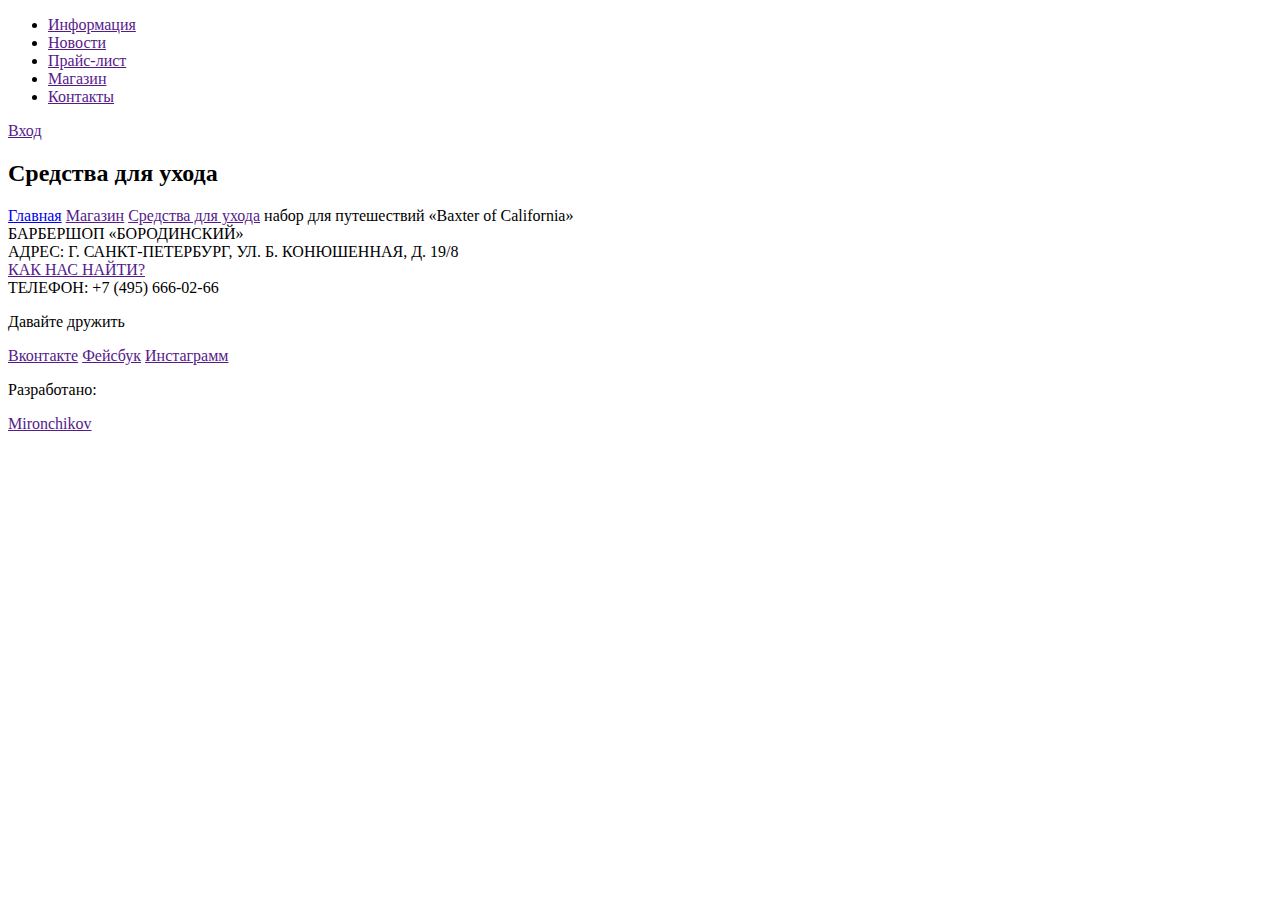
==== item.html @ b73074c6 "разметка страницы item.html" ====
<!doctype html>
<html lang="ru">
<head>
    <meta charset="UTF-8">
    <meta name="viewport"
          content="width=device-width, user-scalable=no, initial-scale=1.0, maximum-scale=1.0, minimum-scale=1.0">
    <meta http-equiv="X-UA-Compatible" content="ie=edge">
    <title>Барбершоп "Бородинский"</title>
</head>
<body>
    <header class="main-header">
        <div class="container">
            <nav class="main-navigation">
                <ul>
                    <li><a href="">Информация</a></li>
                    <li><a href="">Новости</a></li>
                    <li><a href="">Прайс-лист</a></li>
                    <li><a href="" class="active">Магазин</a></li>
                    <li><a href="">Контакты</a></li>
                </ul>
            </nav>
            <div class="user-block">
                <a href="" class="login">Вход</a>
            </div>
        </div>
    </header>
    <main class="container">
        <h2 class="inner-content-title">Средства для ухода</h2>
        <div class="breadcrumbs">
            <a href="index.html">Главная</a>
            <a href="">Магазин</a>
            <a href="">Средства для ухода</a>
            <span>набор для путешествий «Baxter of California»</span>
        </div>
        <div class="main-content">

        </div>
    </main>
    <footer class="main-footer">
        <div class="container">
            <section class="footer-contacts">
                БАРБЕРШОП «БОРОДИНСКИЙ»<br>
                АДРЕС: Г. САНКТ-ПЕТЕРБУРГ, УЛ. Б. КОНЮШЕННАЯ, Д. 19/8 <br>
                <a href="">КАК НАС НАЙТИ?</a><br>
                ТЕЛЕФОН: +7 (495) 666-02-66
            </section>
            <section class="footer-social">
                <p>Давайте дружить</p>
                <a href="" class="social-btn social-btn-vk">Вконтакте</a>
                <a href="" class="social-btn social-btn-fb">Фейсбук</a>
                <a href="" class="social-btn social-btn-inst">Инстаграмм</a>
            </section>
            <section class="footer-copyright">
                <p>Разработано:</p>
                <a href="" class="btn">Mironchikov</a>
            </section>
        </div>
    </footer>
</body>
</html>
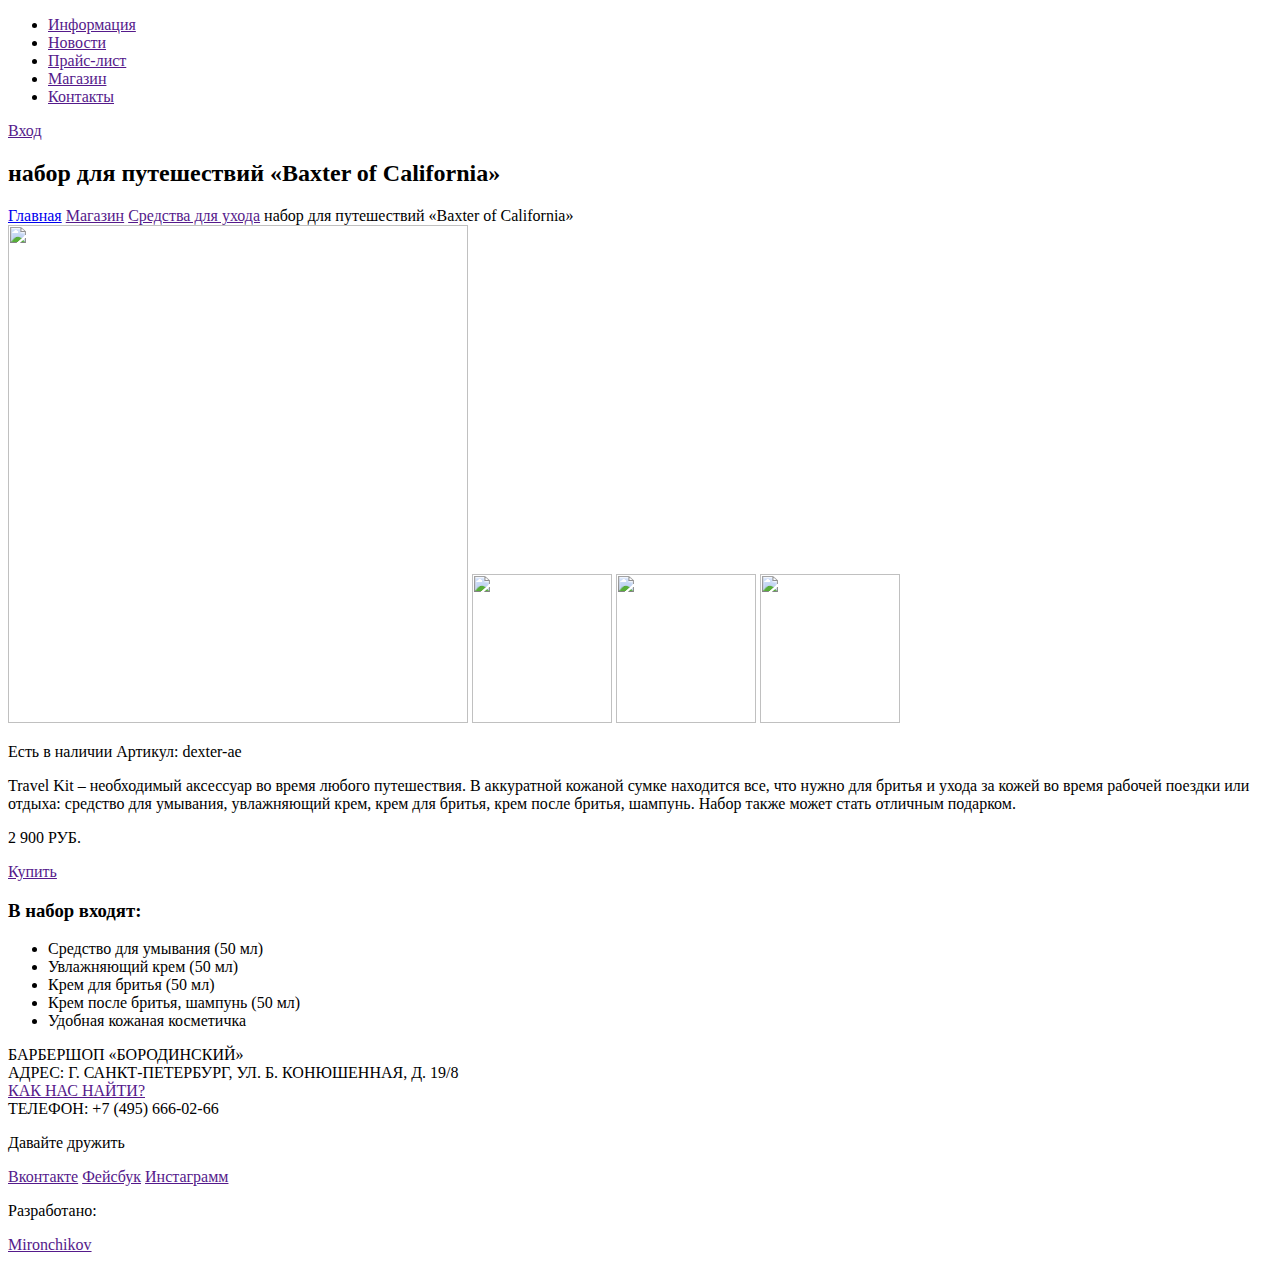
==== commit b2c82e8b: "разметка основного контента страницы" ====
--- a/item.html
+++ b/item.html
@@ -25,7 +25,7 @@
         </div>
     </header>
     <main class="container">
-        <h2 class="inner-content-title">Средства для ухода</h2>
+        <h2 class="inner-content-title">набор для путешествий «Baxter of California»</h2>
         <div class="breadcrumbs">
             <a href="index.html">Главная</a>
             <a href="">Магазин</a>
@@ -33,7 +33,37 @@
             <span>набор для путешествий «Baxter of California»</span>
         </div>
         <div class="main-content">
-
+            <section class="photos-item">
+                <img src="img/item1.jpg" alt="" width="460" height="498" class="main-photo">
+                <img src="img/item2.jpg" alt="" width="140" height="149">
+                <img src="img/item2.jpg" alt="" width="140" height="149">
+                <img src="img/item2.jpg" alt="" width="140" height="149">
+            </section>
+            <section class="info-item">
+                <p>
+                    <span class="existance">Есть в наличии</span>
+                    <span class="articul">Артикул: dexter-ae</span>
+                </p>
+                <p>
+                    Travel Kit – необходимый аксессуар во время любого путешествия.
+                    В аккуратной кожаной сумке находится все, что нужно для бритья
+                    и ухода за кожей во время рабочей поездки или отдыха: средство
+                    для умывания, увлажняющий крем, крем для бритья, крем после бритья,
+                    шампунь. Набор также может стать отличным подарком.
+                </p>
+                <div class="price">
+                    <p>2 900 РУБ.</p>
+                    <a href="">Купить</a>
+                </div>
+                <h3>В набор входят:</h3>
+                <ul>
+                    <li>Средство для умывания (50 мл)</li>
+                    <li>Увлажняющий крем (50 мл)</li>
+                    <li>Крем для бритья (50 мл)</li>
+                    <li>Крем после бритья, шампунь (50 мл)</li>
+                    <li>Удобная кожаная косметичка</li>
+                </ul>
+            </section>
         </div>
     </main>
     <footer class="main-footer">
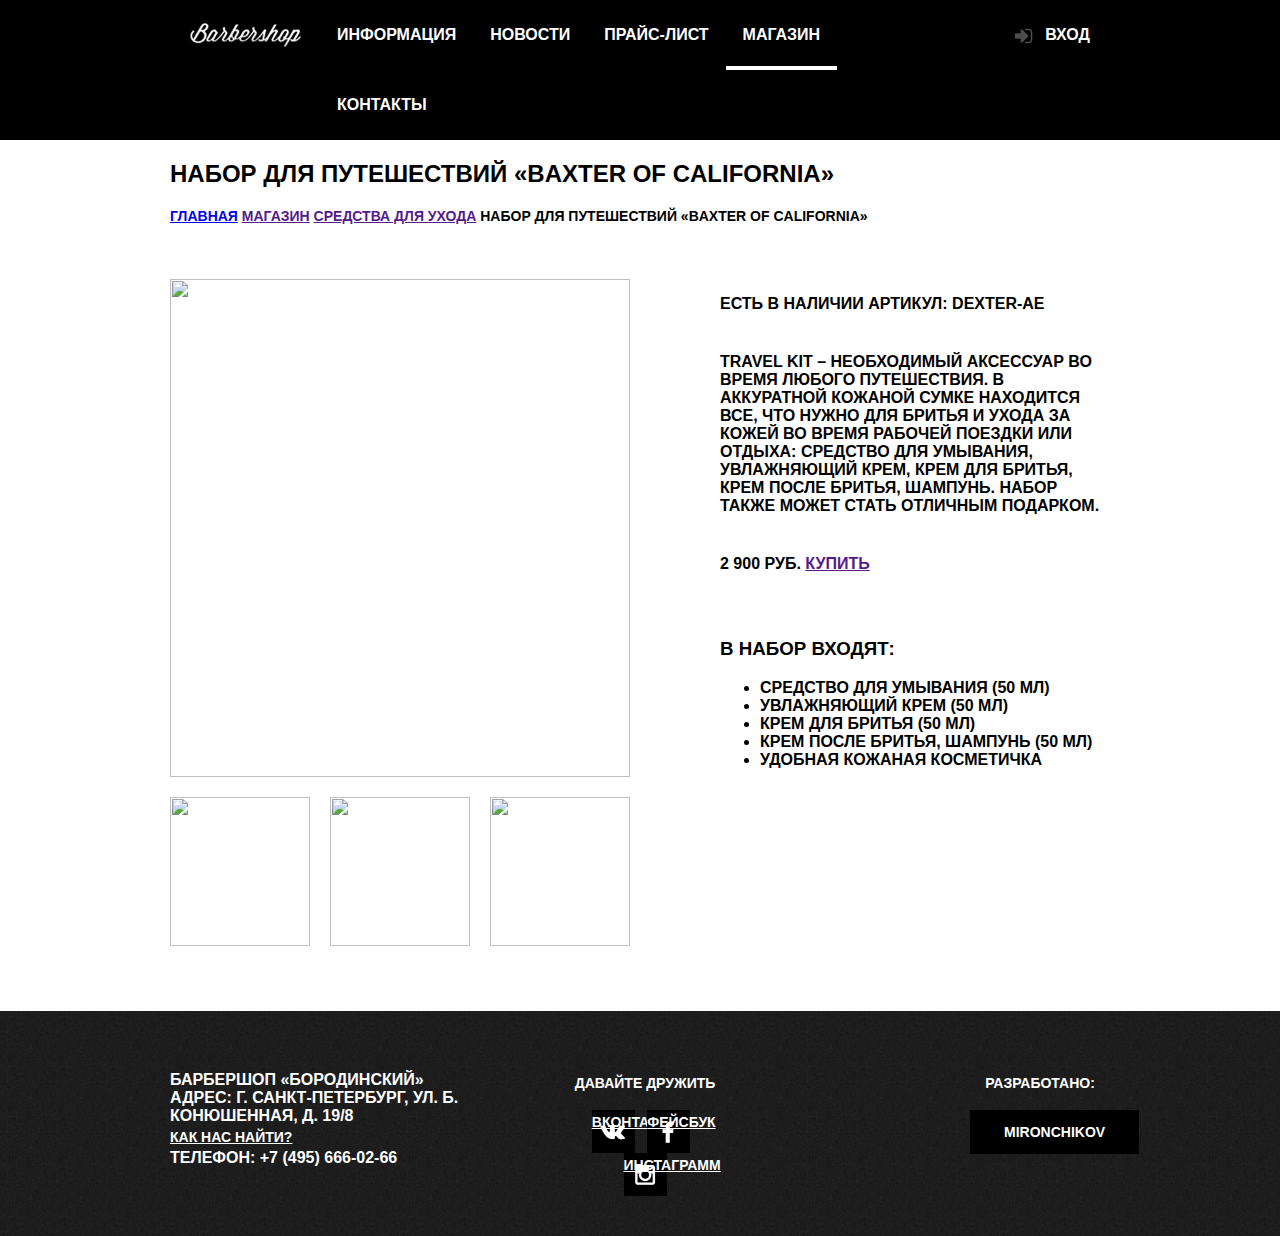
==== commit cac78149: "отредактирована структура шапки" ====
--- a/item.html
+++ b/item.html
@@ -5,11 +5,18 @@
     <meta name="viewport"
           content="width=device-width, user-scalable=no, initial-scale=1.0, maximum-scale=1.0, minimum-scale=1.0">
     <meta http-equiv="X-UA-Compatible" content="ie=edge">
+    <link rel="stylesheet" href="css/style.css">
+    <link rel="stylesheet" href="css/normalize.css">
     <title>Барбершоп "Бородинский"</title>
 </head>
 <body>
     <header class="main-header">
-        <div class="container">
+        <div class="container clearfix">
+            <div class="logo-inner">
+                <a href="index.html">
+                    <img src="img/logo-inner.png" alt="logo">
+                </a>
+            </div>
             <nav class="main-navigation">
                 <ul>
                     <li><a href="">Информация</a></li>
@@ -24,7 +31,8 @@
             </div>
         </div>
     </header>
-    <main class="container">
+    <main class="shop-item">
+        <div class="container clearfix">
         <h2 class="inner-content-title">набор для путешествий «Baxter of California»</h2>
         <div class="breadcrumbs">
             <a href="index.html">Главная</a>
@@ -32,19 +40,19 @@
             <a href="">Средства для ухода</a>
             <span>набор для путешествий «Baxter of California»</span>
         </div>
-        <div class="main-content">
+        <div class="main-content clearfix">
             <section class="photos-item">
-                <img src="img/item1.jpg" alt="" width="460" height="498" class="main-photo">
-                <img src="img/item2.jpg" alt="" width="140" height="149">
-                <img src="img/item2.jpg" alt="" width="140" height="149">
-                <img src="img/item2.jpg" alt="" width="140" height="149">
+                <img class="main-photo" src="img/item1.jpg" alt="" width="460" height="498" class="main-photo">
+                <img class="thumb-photo" src="img/item2.jpg" alt="" width="140" height="149">
+                <img class="thumb-photo" src="img/item2.jpg" alt="" width="140" height="149">
+                <img class="thumb-photo" src="img/item2.jpg" alt="" width="140" height="149">
             </section>
             <section class="info-item">
-                <p>
+                <p class="info-details">
                     <span class="existance">Есть в наличии</span>
                     <span class="articul">Артикул: dexter-ae</span>
                 </p>
-                <p>
+                <p class="info-description">
                     Travel Kit – необходимый аксессуар во время любого путешествия.
                     В аккуратной кожаной сумке находится все, что нужно для бритья
                     и ухода за кожей во время рабочей поездки или отдыха: средство
@@ -65,9 +73,10 @@
                 </ul>
             </section>
         </div>
+        </div>
     </main>
     <footer class="main-footer">
-        <div class="container">
+        <div class="container clearfix">
             <section class="footer-contacts">
                 БАРБЕРШОП «БОРОДИНСКИЙ»<br>
                 АДРЕС: Г. САНКТ-ПЕТЕРБУРГ, УЛ. Б. КОНЮШЕННАЯ, Д. 19/8 <br>
--- a/css/style.css
+++ b/css/style.css
@@ -0,0 +1,641 @@
+body{
+    min-width: 960px;
+    font-weight: 700;
+    font-family: 'PT Sans Narrow', 'Arial', sans-serif;
+    text-transform: uppercase;
+}
+.index-main{
+    background: #000 url(../img/bg-body.jpg) center top no-repeat;
+    padding-top: 60px;
+    padding-bottom: 65px;
+}
+
+.main-header{
+    background-color: #000000;
+    color: #ffffff;
+}
+
+.container{
+    width:940px;
+    padding: 0 10px;
+    margin:0 auto;
+}
+
+.main-navigation{
+    float: left;
+    width: 600px;
+}
+.main-navigation ul{
+    margin:0;
+    padding:0;
+    list-style: none;
+    font-size:0;
+}
+.main-navigation ul li{
+    display: inline-block;
+    vertical-align: top;
+    font-size: 16px;
+    line-height:20px;
+}
+.main-navigation ul li a{
+    color: white;
+    text-decoration: none;
+    padding: 25px 17px;
+    display: block;
+}
+.main-navigation ul li a.active{
+    border-bottom: 4px solid #fff;
+    padding: 25px 17px 21px;
+}
+.main-navigation ul li a:hover{
+    background-color: #242424;
+}
+
+.user-block{
+    float: right;
+    max-width: 140px;
+    text-align: right;
+    position: relative;
+}
+.login{
+    padding: 25px 20px 25px 50px;
+    display: inline-block;
+    color: white;
+    text-decoration: none;
+    vertical-align: top;
+    font-size:16px;
+    line-height:20px;
+}
+.login::before{
+    content: "";
+    width: 18px;
+    height: 18px;
+
+    top: 28px;
+    left: 20px;
+    position: absolute;
+    background: transparent url("../img/sprites.png") no-repeat;
+    background-position:0 -211px;
+    opacity: 0.3;
+}
+.login:hover::before{
+    opacity:1;
+}
+.login:hover{
+    background-color: #242424;
+}
+
+.clearfix::after{
+    content: "";
+    display: table;
+    clear: both;
+}
+
+.index-logo{
+    width: 368px;
+    height: 204px;
+    margin: 0 auto 25px;
+}
+
+.features{
+    margin-bottom: 80px;
+}
+.features-item{
+    float: left;
+    width: 300px;
+    text-align: center;
+    margin-right: 20px;
+    color: white;
+
+}
+.features-name{
+    display: block;
+    padding-bottom:35px;
+    margin-bottom:30px;
+    position: relative;
+    font-size:30px;
+    line-height: 42px;
+}
+.features-name::after{
+    content: "";
+    position: absolute;
+    bottom: 0;
+    left: 50%;
+    margin-left: -10px;
+    display: block;
+    width: 20px;
+    height: 20px;
+
+    background-color: #fff;
+    -webkit-transform: rotate(45deg);
+    -moz-transform: rotate(45deg);
+    -ms-transform: rotate(45deg);
+    -o-transform: rotate(45deg);
+    transform: rotate(45deg);
+}
+.features-item:last-child{
+    margin-right: 0px;
+}
+
+.features-item p{
+    margin: 10px;
+    margin-bottom: 0;
+    font-size:14px;
+}
+.index-content{
+    background: url("../img/column-delimiter.png") no-repeat center,
+    #fff url("../img/content-background.jpg")
+;
+    padding: 50px 80px;
+    margin-bottom: 35px;
+    color: #000;
+}
+.index-content p{
+    margin:0;
+    font-size:14px;
+    text-transform: uppercase;
+    line-height: 24px;
+    margin-bottom:25px;
+}
+.index-content-left{
+    float: left;
+    width: 380px;
+}
+.index-content-title{
+    margin:0;
+    margin-bottom: 25px;
+    font-size: 30px;
+    line-height: 42px;
+    text-transform: uppercase;
+}
+.news-preview{
+    list-style: none;
+    margin:0;
+    padding:0;
+    padding-right: 40px;
+}
+.news-preview li{
+    margin-bottom: 30px;
+}
+.news-preview p{
+    margin-bottom: 0;
+}
+.news-preview time{
+    font-size:14px;
+    font-weight: 400;
+}
+.index-content-right{
+    float: right;
+    width: 300px;
+}
+.btn{
+    font-weight: 700;
+    font-family: 'PT Sans Narrow', 'Arial', sans-serif;
+    display: inline-block;
+    background-color: #000;
+    padding: 10px 34px;
+    color: #fff;
+    text-decoration: none;
+    font-size:14px;
+    text-transform: uppercase;
+    border: none;
+    outline: none;
+    cursor: pointer;
+    margin-right:16px;
+}
+.btn:hover,
+.btn:active{
+    background-color: #663d15;
+}
+.btn.disabled,
+ .btn:disabled{
+     cursor: default;
+     opacity:0.5;
+ }
+.btn.disabled:hover,
+.btn:disabled:hover{
+    background-color: #000;
+}
+.index-gallery{
+    width: 300px;
+    height:258px;
+    position: relative;
+}
+.gallery-prev{
+    position: absolute;
+    bottom:0;
+    left:0;
+    padding-left:50px;
+    padding-right:50px;
+}
+.gallery-next{
+    position: absolute;
+    bottom:0;
+    right:0;
+    margin:0;
+    padding-left:50px;
+    padding-right:50px;
+}
+.gallery-content{
+    margin:0;
+    width: 300px;
+}
+.gallery-content img{
+    display: block;
+    width: 286px;
+    border: 7px solid #fff;
+}
+.index-contacts p{
+    margin-bottom:35px;
+}
+.index-form{
+    width: 300px;
+    height: 252px;
+}
+.send-data-index{
+    width: 100%;
+    margin-right: 0;
+    clear: both;
+    margin-top:15px;
+}
+.appointment-form input {
+    border: 2px solid #000;
+    padding: 10px 0 10px 15px;
+    width: 121px;
+    float: left;
+    margin: 0 20px 20px 0;
+    background-color: #f9f6f3;
+    outline: none;
+
+    font-weight: 700;
+    font-family: 'PT Sans Narrow', 'Arial', sans-serif;
+    text-transform: uppercase;
+    color: #000;
+    font-size:14px;
+}
+.appointment-form input:focus{
+    border: 2px solid #663d15;
+}
+.appointment-form input:nth-child(2n){
+    margin-right:0;
+    float: right;
+}
+.main-footer{
+    color: #ffffff;
+    padding-top: 60px;
+    padding-bottom: 40px;
+    background: #262626 url("../img/footer-background.jpg");
+}
+.main-footer a, .main-footer p{
+    color: #ffffff;
+    font-size:14px;
+    font-weight: 700;
+    font-family: 'PT Sans Narrow', 'Arial', sans-serif;
+    text-transform: uppercase;
+    line-height: 24px;
+}
+.main-footer p{
+    margin:0;
+    margin-bottom:15px;
+}
+.footer-contacts{
+    float: left;
+    width: 320px;
+    margin-right: 80px;
+}
+
+.footer-social{
+    float: left;
+    width: 150px;
+    text-align: center;
+}
+.footer-social a:last-child{
+    margin-right:0;
+}
+.social-btn{
+    background: #000 url("../img/sprites.png") no-repeat;
+    display: inline-block;
+    width: 43px;
+    height: 43px;
+    margin:0;
+    padding:0;
+    margin-right:8px;
+    vertical-align: top;
+}
+.social-btn:hover{
+    background-color: #fff;
+    -webkit-transition: all 1s;
+    -o-transition: all 1s;
+    transition: all 1s;
+}
+.social-btn-vk{
+     background-position: 8px -824px;
+ }
+.social-btn-fb{
+    background-position: 15px -547px;
+}
+.social-btn-inst{
+    background-position: 11px -690px;
+}
+.social-btn-vk:hover{
+    background-position: 8px -758px;
+}
+.social-btn-fb:hover{
+    background-position: 15px -474px;
+}
+.social-btn-inst:hover{
+    background-position: 11px -619px;
+}
+.footer-copyright{
+    float: right;
+    width: 140px;
+    text-align: center;
+}
+.footer-copyright a:hover{
+    background-color: white;
+    color: black;
+
+    -webkit-transition: all 1s;
+    -o-transition: all 1s;
+    transition: all 1s;
+}
+/*внутренняя страница shop.html*/
+.logo-inner{
+    float: left;
+    width: 150px;
+    text-align: center;
+    margin-top: 23px;
+}
+.catalog-main{
+    padding-top:1px;
+    padding-bottom: 65px;
+    background: #fff url("../img/content-background.jpg") repeat;
+}
+.catalog-main h1{
+    margin-top:45px;
+    margin-bottom:20px;
+}
+.breadcrumbs{
+    list-style: none;
+    padding-left:0;
+    margin-bottom: 55px;
+    font-size:14px;
+    font-weight: 700;
+    font-family: 'PT Sans Narrow', 'Arial', sans-serif;
+    text-transform: uppercase;
+}
+.breadcrumbs li{
+    display: inline-block;
+    padding-right:35px;
+    position: relative;
+}
+.breadcrumbs li::after{
+    content: "";
+    position: absolute;
+    right:14px;
+    top:5px;
+    width: 7px;
+    height: 7px;
+
+    background-color: #000;
+    -webkit-transform: rotate(45deg);
+    -moz-transform: rotate(45deg);
+    -ms-transform: rotate(45deg);
+    -o-transform: rotate(45deg);
+    transform: rotate(45deg);
+}
+.breadcrumbs li:last-child::after{
+    width: 0px;
+    height: 0px;
+}
+.breadcrumbs li span{
+    color: #aba9a7;
+}
+.breadcrumbs li a{
+    color: #000;
+    text-decoration: none;
+}
+.breadcrumbs li a:hover{
+    text-decoration: underline;
+}
+.main-content aside{
+    float: left;
+    width: 220px;
+}
+.main-content aside fieldset{
+    border: none;
+    margin:0;
+    padding:0;
+    margin-bottom:50px;
+}
+.main-content aside fieldset legend{
+    font-size:24px;
+    line-height:1;
+    margin-bottom:30px;
+}
+.main-content aside ul{
+    padding-left:0;
+    margin:0;
+}
+.main-content aside ul li{
+    list-style: none;
+    font-size:14px;
+    margin-bottom:17px;
+}
+.main-content aside ul li label{
+    position: relative;
+    padding-left: 40px;
+}
+.main-content aside ul li label:hover{
+    color: #663d15;
+    cursor: pointer;
+}
+input[type="checkbox"] + label::before{
+    content: "";
+    width: 20px;
+    height: 20px;
+
+    position: absolute;
+    background: url("../img/sprites.png") 0 -70px no-repeat;
+    left:0;
+
+}
+
+input[type="checkbox"]:checked + label::before{
+    content: "";
+    width: 20px;
+    height: 20px;
+
+    position: absolute;
+    background: url("../img/sprites.png") 0 0 no-repeat,
+    url("../img/sprites.png") 0 -70px no-repeat;
+}
+input[type="radio"] + label::before{
+    content: "";
+    width: 20px;
+    height: 20px;
+
+    position: absolute;
+    background: url("../img/sprites.png") 0 -415px no-repeat;
+    left:0;
+}
+input[type="checkbox"]:disabled + label::before{
+    content: "";
+    width: 20px;
+    height: 20px;
+
+    position: absolute;
+    background: url("../img/sprites.png") 0 -70px no-repeat;
+    left:0;
+    opacity: 0.5;
+    cursor: default;
+}
+input[type="checkbox"]:disabled + label{
+    color: #ACAAA8;
+    cursor: default;
+}
+input[type="checkbox"]:disabled + label:hover{
+     color: #ACAAA8;
+     cursor: default;
+ }
+input[type="radio"]:checked + label::before{
+    content: "";
+    width: 20px;
+    height: 20px;
+
+    position: absolute;
+    background: url("../img/sprites.png") 0 -345px no-repeat;
+    left:0;
+}
+.main-content aside ul li input[type="checkbox"],
+.main-content aside ul li input[type="radio"] {
+    display: none;
+}
+.catalog-products{
+    float: right;
+    width: 700px;
+}
+.catalog{
+    margin-bottom: 25px;
+}
+
+.catalog-item{
+    display: inline-block;
+    vertical-align: top;
+    width: 220px;
+    margin-right: 20px;
+    margin-bottom: 20px;
+    background-color: #fff;
+    -webkit-box-shadow: 0 0 15px rgba(0, 1, 1, 0.2);
+    -moz-box-shadow: 0 0 15px rgba(0, 1, 1, 0.2);
+    box-shadow: 0 0 15px rgba(0, 1, 1, 0.2);
+}
+.catalog-item:hover{
+    -webkit-box-shadow: 0 0 35px rgba(0, 1, 1, 0.3);
+    -moz-box-shadow: 0 0 35px rgba(0, 1, 1, 0.3);
+    box-shadow: 0 0 35px rgba(0, 1, 1, 0.3);
+}
+.catalog-item:nth-child(3n){
+    margin-right: 0;
+}
+.product-details{
+    padding:17px;
+}
+.title a, .title span{
+    line-height:18px;
+
+    font-size:14px;
+    font-weight: 700;
+    font-family: 'PT Sans Narrow', 'Arial', sans-serif;
+    text-transform: none;
+    text-decoration: none;
+    color: black;
+}
+.title span:hover{
+    text-decoration: underline;
+    color: #663d15;
+}
+.product-category{
+    display: block;
+}
+.title{
+    margin-bottom:15px;
+}
+.btn-shop{
+    padding:13px 17px;
+    margin-right:0;
+    line-height:18px;
+}
+.price-shop{
+    width: 110px;
+    padding:13px 0;
+    background-color: #E5E5E5;
+    display: block;
+    float: left;
+    text-align: center;
+    line-height:18px;
+    font-size:14px;
+}
+.pagination{
+    clear: both;
+    list-style: none;
+    padding: 0;
+}
+
+.pagination li{
+    float: left;
+    margin-right:7px;
+}
+.pagination li a{
+    padding:11px 18px;
+    background-color: #000;
+
+    color: #ffffff;
+    text-decoration: none;
+    font-size:14px;
+    font-weight: 700;
+    font-family: 'PT Sans Narrow', 'Arial', sans-serif;
+}
+.pagination li a:hover{
+    background-color: #663d15;
+}
+.pagination li a.pagination-active{
+    background-color: #fff;
+    color: black;
+    cursor: default;
+}
+/*внутренняя страница item.html*/
+.shop-item{
+    padding-bottom: 65px;
+}
+.photos-item{
+    width: 460px;
+    float: left;
+}
+.info-item{
+    float: right;
+    width: 390px;
+}
+.main-photo{
+    margin-bottom:20px;
+}
+.thumb-photo{
+    margin-right: 20px;
+    display:block;
+    float:left
+}
+.thumb-photo:last-child{
+    margin-right: 0;
+}
+.info-details{
+    margin-bottom: 40px;
+}
+.info-description{
+    margin-bottom: 40px;
+}
+.price p{
+    display: inline;
+}
+.price{
+    margin-bottom: 65px;
+}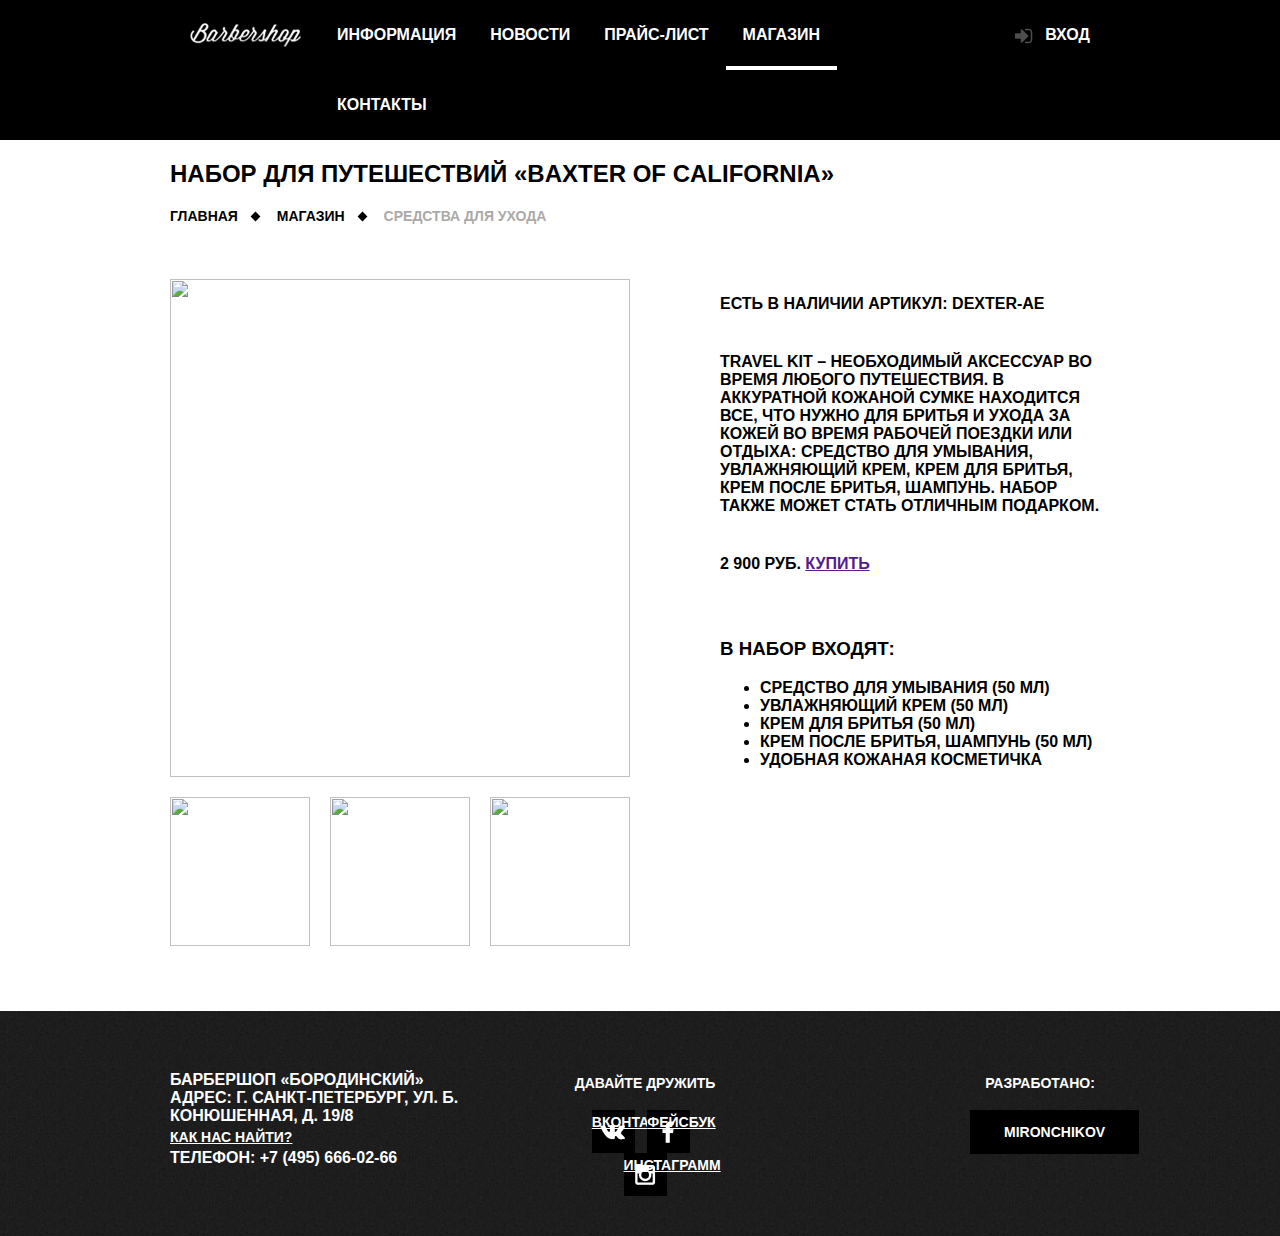
==== commit b0aa8f81: "отредактирована структура хлебных крошек" ====
--- a/item.html
+++ b/item.html
@@ -34,12 +34,11 @@
     <main class="shop-item">
         <div class="container clearfix">
         <h2 class="inner-content-title">набор для путешествий «Baxter of California»</h2>
-        <div class="breadcrumbs">
-            <a href="index.html">Главная</a>
-            <a href="">Магазин</a>
-            <a href="">Средства для ухода</a>
-            <span>набор для путешествий «Baxter of California»</span>
-        </div>
+            <ul class="breadcrumbs">
+                <li><a href="index.html">Главная</a></li>
+                <li><a href="">Магазин</a></li>
+                <li><span>Средства для ухода</span></li>
+            </ul>
         <div class="main-content clearfix">
             <section class="photos-item">
                 <img class="main-photo" src="img/item1.jpg" alt="" width="460" height="498" class="main-photo">
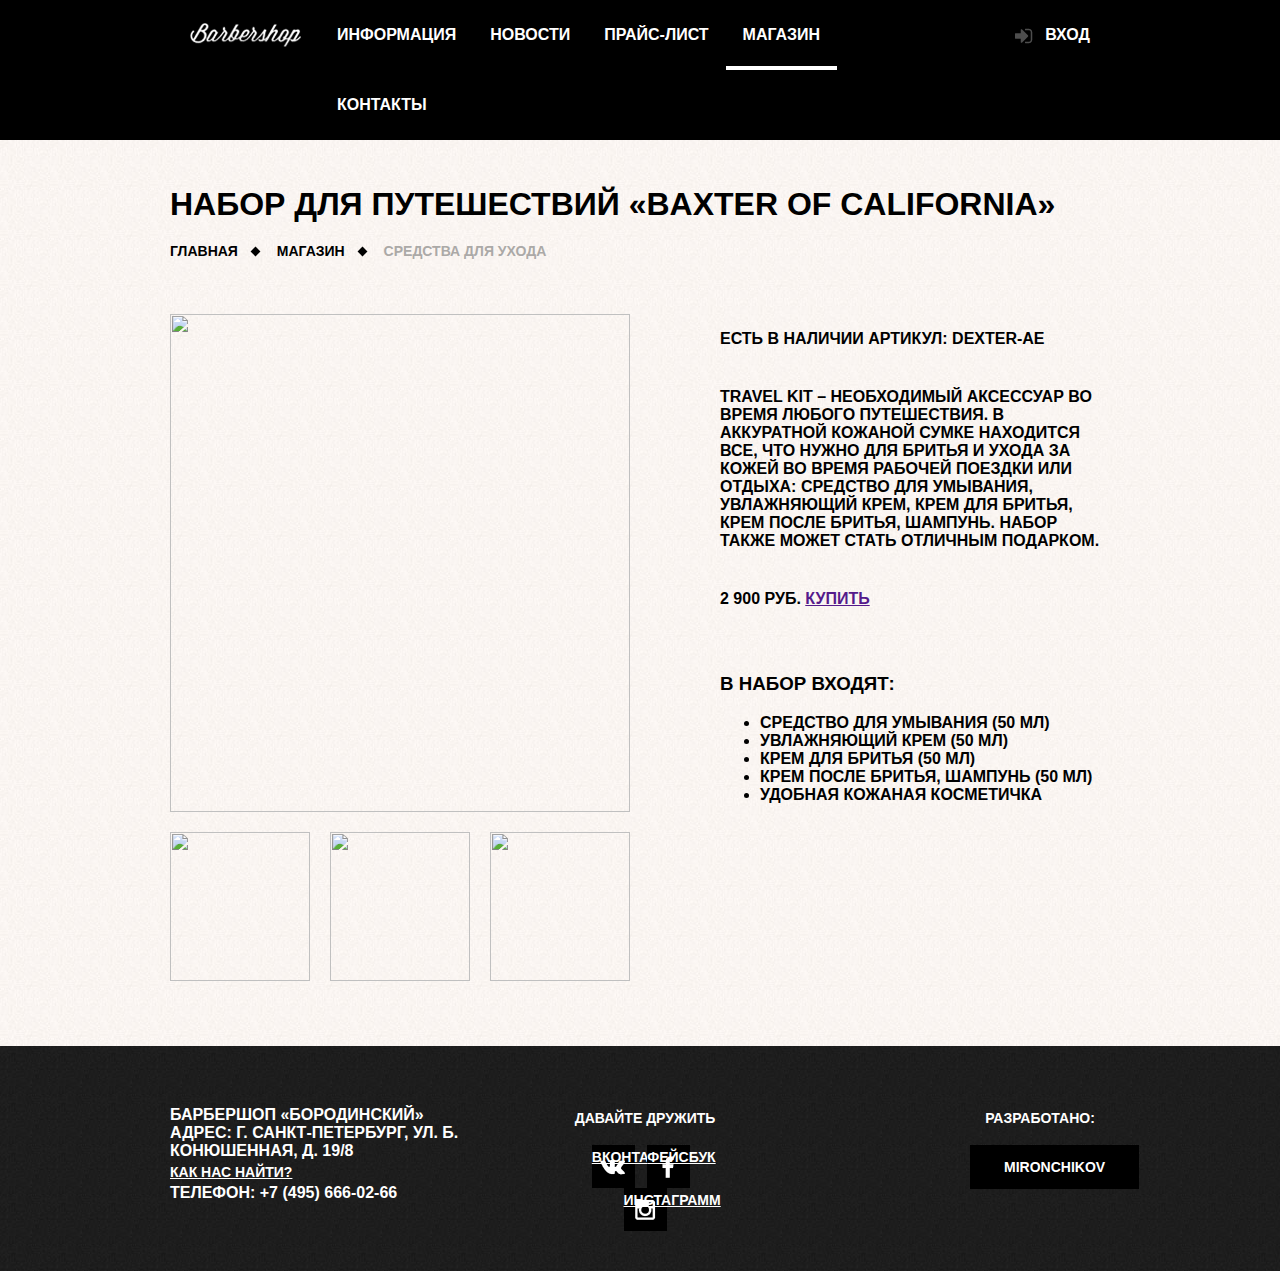
==== commit 8b784a3f: "отредактирован заголовок" ====
--- a/item.html
+++ b/item.html
@@ -31,9 +31,9 @@
             </div>
         </div>
     </header>
-    <main class="shop-item">
+    <main class="catalog-main">
         <div class="container clearfix">
-        <h2 class="inner-content-title">набор для путешествий «Baxter of California»</h2>
+        <h1 class="inner-content-title">набор для путешествий «Baxter of California»</h1>
             <ul class="breadcrumbs">
                 <li><a href="index.html">Главная</a></li>
                 <li><a href="">Магазин</a></li>
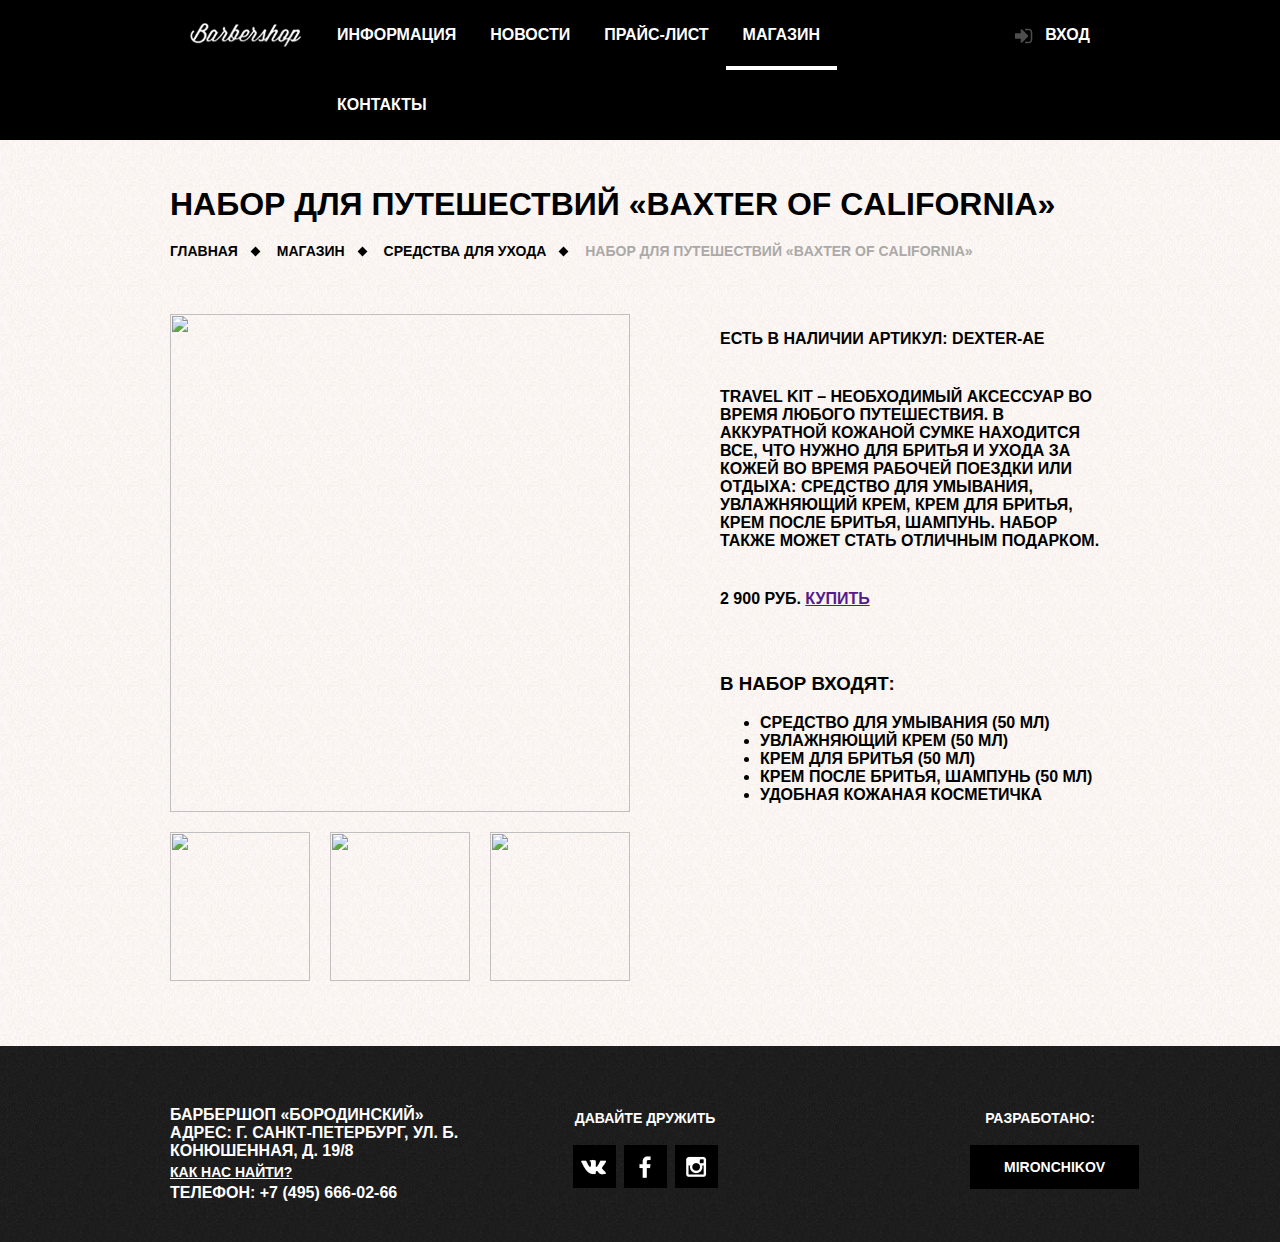
==== commit a5a60220: "доделаны хлебные крошки и футер" ====
--- a/item.html
+++ b/item.html
@@ -37,7 +37,8 @@
             <ul class="breadcrumbs">
                 <li><a href="index.html">Главная</a></li>
                 <li><a href="">Магазин</a></li>
-                <li><span>Средства для ухода</span></li>
+                <li><a href="">Средства для ухода</a></li>
+                <li><span>набор для путешествий «Baxter of California»</span></li>
             </ul>
         <div class="main-content clearfix">
             <section class="photos-item">
@@ -83,10 +84,7 @@
                 ТЕЛЕФОН: +7 (495) 666-02-66
             </section>
             <section class="footer-social">
-                <p>Давайте дружить</p>
-                <a href="" class="social-btn social-btn-vk">Вконтакте</a>
-                <a href="" class="social-btn social-btn-fb">Фейсбук</a>
-                <a href="" class="social-btn social-btn-inst">Инстаграмм</a>
+                <p>Давайте дружить</p><a href="" class="social-btn social-btn-vk"></a><a href="" class="social-btn social-btn-fb"></a><a href="" class="social-btn social-btn-inst"></a>
             </section>
             <section class="footer-copyright">
                 <p>Разработано:</p>
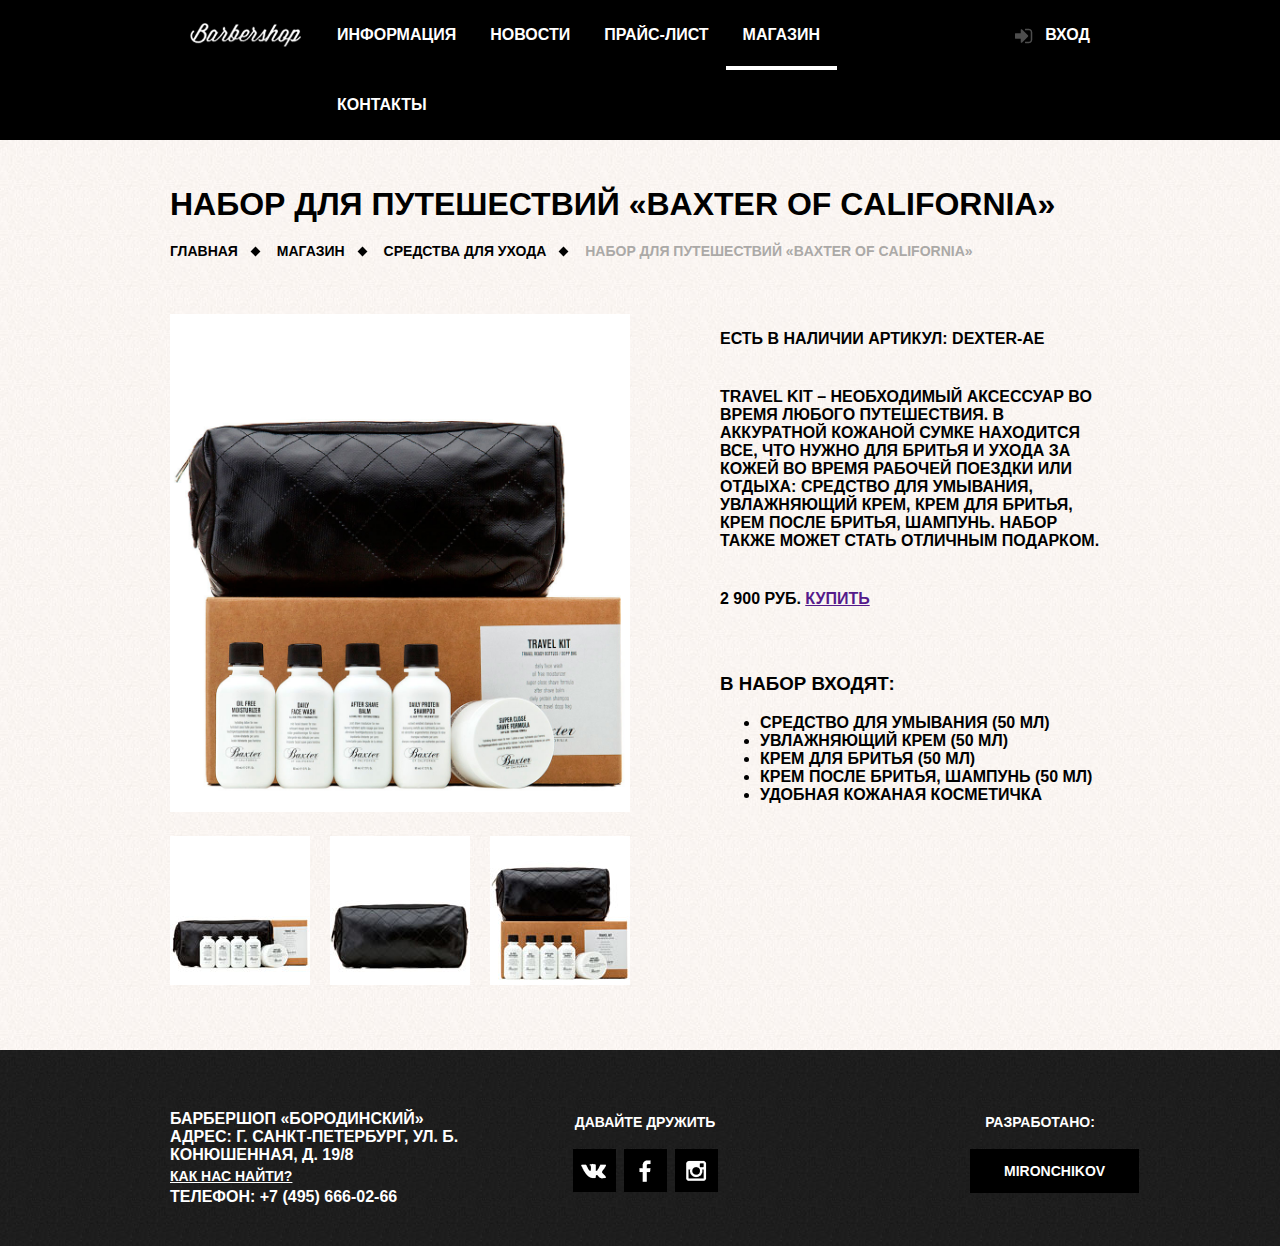
==== commit efe00674: "добавлены изображения" ====
--- a/item.html
+++ b/item.html
@@ -36,16 +36,16 @@
         <h1 class="inner-content-title">набор для путешествий «Baxter of California»</h1>
             <ul class="breadcrumbs">
                 <li><a href="index.html">Главная</a></li>
-                <li><a href="">Магазин</a></li>
+                <li><a href="shop.html">Магазин</a></li>
                 <li><a href="">Средства для ухода</a></li>
                 <li><span>набор для путешествий «Baxter of California»</span></li>
             </ul>
         <div class="main-content clearfix">
             <section class="photos-item">
-                <img class="main-photo" src="img/item1.jpg" alt="" width="460" height="498" class="main-photo">
-                <img class="thumb-photo" src="img/item2.jpg" alt="" width="140" height="149">
-                <img class="thumb-photo" src="img/item2.jpg" alt="" width="140" height="149">
-                <img class="thumb-photo" src="img/item2.jpg" alt="" width="140" height="149">
+                <img class="main-photo" src="img/content-photos-image.jpg" alt="" width="460" height="498" class="main-photo">
+                <img class="thumb-photo" src="img/content-photos-block-1.jpg" alt="" width="140" height="149">
+                <img class="thumb-photo" src="img/content-photos-block-2.jpg" alt="" width="140" height="149">
+                <img class="thumb-photo" src="img/content-photos-block-3.jpg" alt="" width="140" height="149">
             </section>
             <section class="info-item">
                 <p class="info-details">
